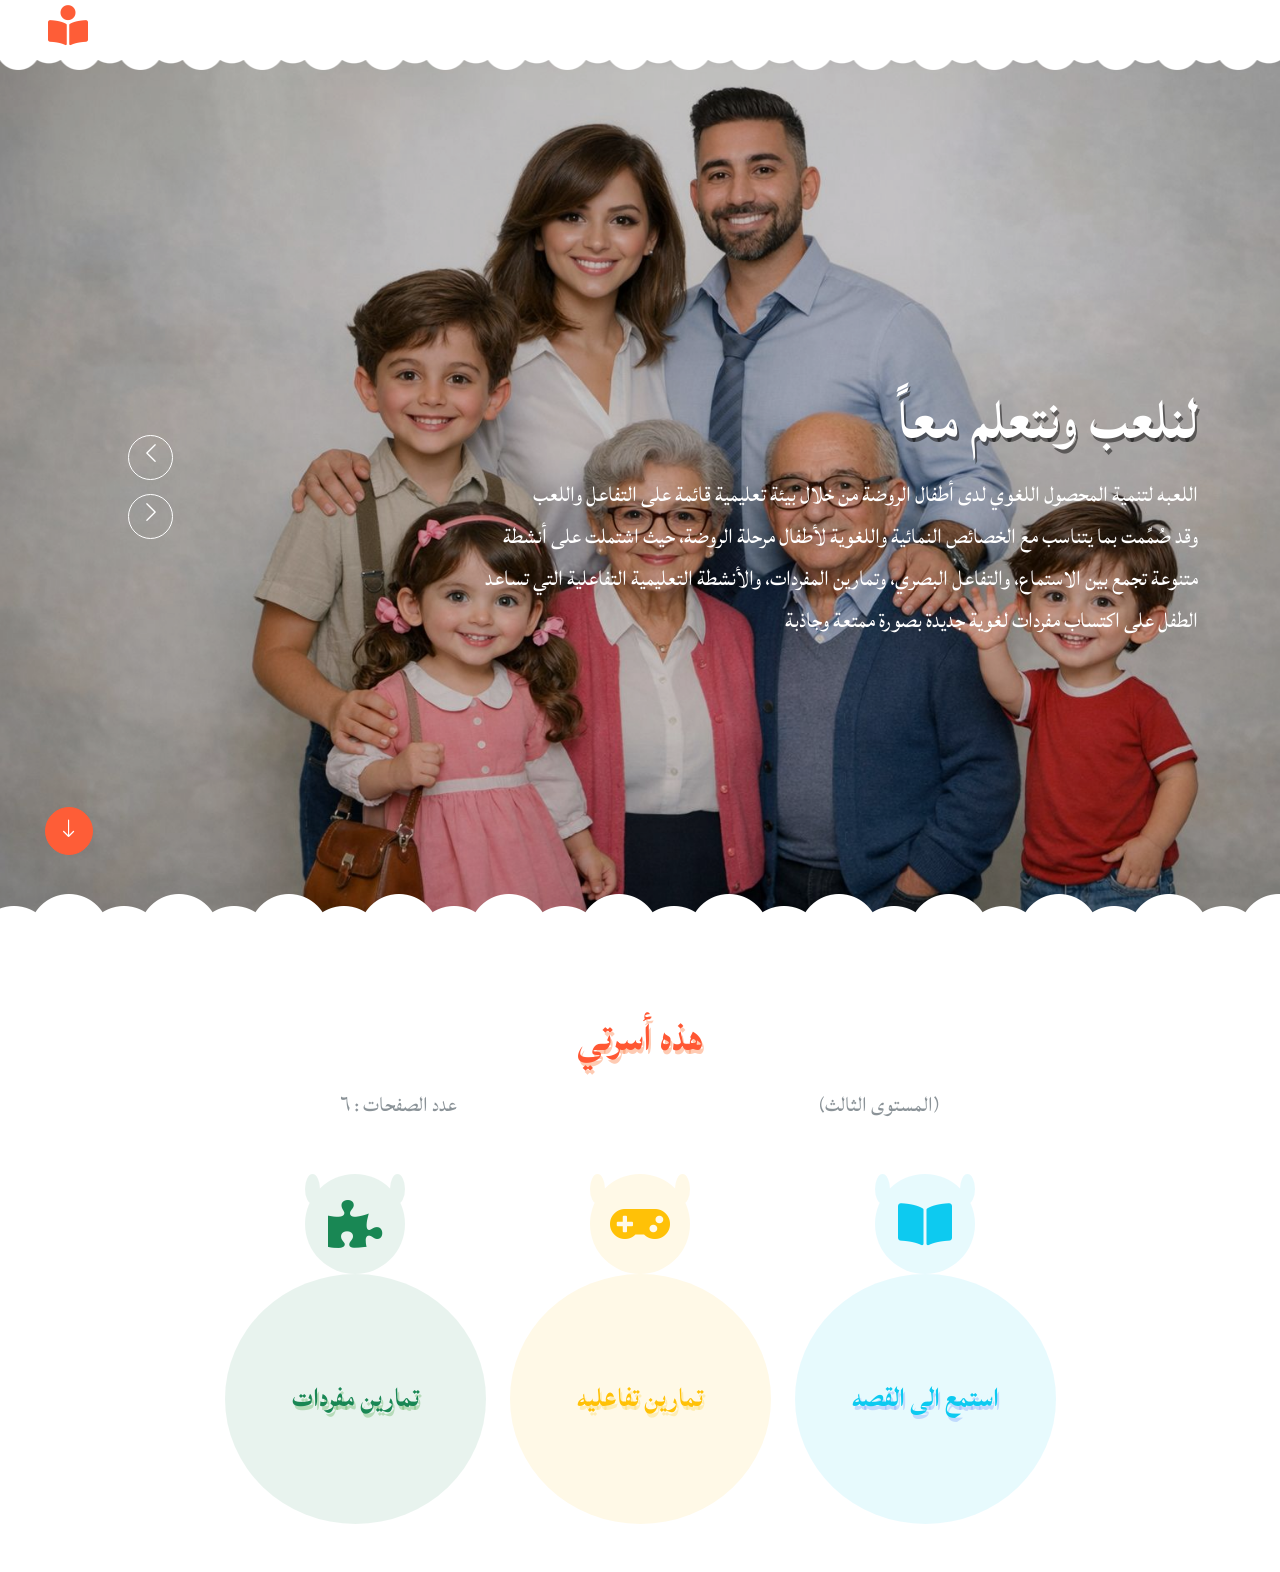
==== index.html @ 9108de1e "Update index.html" ====
<!DOCTYPE html>
<html lang="en">

<head>
    <meta charset="utf-8">
    <title>هذه اسرتي</title>
    <meta content="width=device-width, initial-scale=1.0" name="viewport">
    <meta content="" name="keywords">
    <meta content="" name="description">

    <!-- Favicon -->
    <link href="img/favicon.ico" rel="icon">

    <!-- Google Web Fonts -->
    <link rel="preconnect" href="https://fonts.googleapis.com">
    <link rel="preconnect" href="https://fonts.gstatic.com" crossorigin>
    <link href="https://fonts.googleapis.com/css2?family=Heebo:wght@400;500;600&family=Inter:wght@600&family=Lobster+Two:wght@700&display=swap" rel="stylesheet">
    <link href="https://fonts.googleapis.com/css2?family=Lateef&display=swap" rel="stylesheet">

    <!-- Icon Font Stylesheet -->
    <link href="https://cdnjs.cloudflare.com/ajax/libs/font-awesome/5.10.0/css/all.min.css" rel="stylesheet">
    <link href="https://cdn.jsdelivr.net/npm/bootstrap-icons@1.4.1/font/bootstrap-icons.css" rel="stylesheet">

    <!-- Libraries Stylesheet -->
    <link href="lib/animate/animate.min.css" rel="stylesheet">
    <link href="lib/owlcarousel/assets/owl.carousel.min.css" rel="stylesheet">

    <!-- Customized Bootstrap Stylesheet -->
    <link href="css/bootstrap.min.css" rel="stylesheet">

    <!-- Template Stylesheet -->
    <link href="css/style.css" rel="stylesheet">
    <link href="https://fonts.googleapis.com/css2?family=Aref+Ruqaa:wght@700&display=swap" rel="stylesheet">

</head>

<body>
    <div class="container-xxl bg-white p-0">
        <!-- Spinner Start -->
        <div id="spinner" class="show bg-white position-fixed translate-middle w-100 vh-100 top-50 start-50 d-flex align-items-center justify-content-center">
            <div class="spinner-border text-primary" style="width: 3rem; height: 3rem;" role="status">
                <span class="sr-only">Loading...</span>
            </div>
        </div> 
        <!-- Spinner End -->


        <!-- Navbar Start -->
        <nav class="navbar navbar-expand-lg bg-white navbar-light sticky-top px-4 px-lg-5 py-lg-0">
            <a href="index.html" class="navbar-brand">
                <h1 class="m-0 text-primary"><i class="fa fa-book-reader me-3"></i></h1>
            </a>
            <button type="button" class="navbar-toggler" data-bs-toggle="collapse" data-bs-target="#navbarCollapse">
                <span class="navbar-toggler-icon"></span>
            </button>
            <div class="collapse navbar-collapse" id="navbarCollapse">
                <div class="navbar-nav mx-auto">
                    <div class="nav-item dropdown">
                        <div class="dropdown-menu rounded-0 rounded-bottom border-0 shadow-sm m-0">
                        </div>
                    </div>
                </div>
            </div>
        </nav>
        <!-- Navbar End -->


        <!-- Carousel Start -->
        <div class="container-fluid p-0 mb-5">
            <div class="owl-carousel header-carousel position-relative">
                <div class="owl-carousel-item position-relative">
                    <img class="img-fluid" src="img/myfamily.jpg" alt="">
                    <div class="position-absolute top-0 start-0 w-100 h-100 d-flex align-items-center" style="background: rgba(0, 0, 0, .2);">
                        <div class="container">
                            <div class="row justify-content-end mt-5">
                                <div class="col-10 col-lg-8 text-end">
                                    <h1 class="display-2 text-white animated slideInDown mb-2" style="text-shadow: 2px 4px rgba(0, 0, 0, 0.461);">لنلعب ونتعلم معاً</h1>
                                    <p class="fs-3 fw-medium text-white mb-0 pb-0">اللعبه لتنمية المحصول اللغوي لدى أطفال الروضة من خلال بيئة تعليمية قائمة على التفاعل واللعب  <br>
                                        وقد صُمِّمت بما يتناسب مع الخصائص النمائية واللغوية لأطفال مرحلة الروضة، حيث اشتملت على أنشطة متنوعة تجمع بين الاستماع، والتفاعل البصري، وتمارين المفردات، والأنشطة التعليمية التفاعلية التي تساعد الطفل على اكتساب مفردات لغوية جديدة بصورة ممتعة وجاذبة</p>
                                </div>
                            </div>
                        </div>
                    </div>
                </div>
                <div class="owl-carousel-item position-relative">
                    <img class="img-fluid" src="img/myfamily.jpg" alt="">
                    <div class="position-absolute top-0 start-0 w-100 h-100 d-flex align-items-center" style="background: rgba(0, 0, 0, .2);">
                        <div class="container">
                            <div class="row justify-content-end mt-4">
                                <div class="col-10 col-lg-8 text-end">
                                    <h1 class="display-5 text-white animated slideInDown mb-2" style="text-shadow: 2px 4px rgba(0, 0, 0, 0.461);">وقتك الممتع يبدأ الآن</h1>
                                    <p class="fs-3 fw-medium text-white mb-0 pb-0">إعداد وتصميم : أسيل محمد مشارك الرويلي</p>
                                    <p class="fs-3 fw-medium text-white mb-0 pb-0"> تنفيذ: دانه محمد مشارك الرويلي</p>
                                </div>
                            </div>
                        </div>
                    </div>
                </div>
            </div>
        </div>
        <!-- Carousel End -->
        


        <!-- Facilities Start -->
        <div class="container-xxl py-5">
            <div class="container">
                <div class="text-center mx-auto mb-5 wow fadeInUp" data-wow-delay="0.1s" style="max-width: 600px;">
                    <h1 class="mb-3" style="font-size: 50px; text-shadow: 2px 4px rgba(253, 142, 90, 0.461);">هذه أسرتي </h1>
                    <div class="d-flex justify-content-between" style="font-size: 27px;">
                        <p class="mb-0">عدد الصفحات : ٦</p>
                        <p class="mb-0">(المستوى الثالث)</p>
                    </div>
                </div>
                <div class="row g-4 justify-content-center">
                    
                    <div class="col-lg-3 col-sm-6 wow fadeInUp" data-wow-delay="0.3s">
                        <div class="facility-item">
                            <div class="facility-icon bg-success">
                                <span class="bg-success"></span>
                                <i class="fa fa-puzzle-piece fa-3x text-success"></i>
                                <span class="bg-success"></span>
                            </div>
                            <a href="playground/play.html" class="facility-text bg-success d-block text-decoration-none">
                                <h3 class="text-success mb-0" style="font-size: 35px; text-shadow: 2px 4px rgba(55, 159, 49, 0.281);">تمارين مفردات</h3>
                            </a>

                        </div>
                    </div>
                    <div class="col-lg-3 col-sm-6 wow fadeInUp" data-wow-delay="0.5s">
                        <div class="facility-item">
                            <div class="facility-icon bg-warning">
                                <span class="bg-warning"></span>
                                <i class="fa fa-gamepad fa-3x text-warning"></i>
                                <span class="bg-warning"></span>
                            </div>
                            <a href="healthy-canteen/letters.html" class="facility-text bg-warning d-block text-decoration-none">
                                <h3 class="text-warning mb-3" style="font-size: 35px; text-shadow: 2px 4px rgba(253, 215, 90, 0.358);">تمارين تفاعليه </h3>
                            </a>

                        </div>
                    </div>
                    <div class="col-lg-3 col-sm-6 wow fadeInUp" data-wow-delay="0.7s">
                        <div class="facility-item">
                            <div class="facility-icon bg-info">
                                <span class="bg-info"></span>
                                <i class="fa fa-book-open  fa-3x text-info"></i>
                                <span class="bg-info"></span>
                            </div>
                            <a href="positive-learning/index.html" class="facility-text bg-info d-block text-decoration-none">
                                <h3 class="text-info mb-3" style="font-size: 35px; text-shadow: 2px 4px rgba(76, 121, 255, 0.247);">استمع الى القصه</h3>
                            </a>

                            </a>

                        </div>
                    </div>
                </div>
            </div>
        </div>
        <!-- Facilities End -->

        <!-- Back to bottom -->
        <a href="#bottom" class="btn btn-lg btn-primary btn-lg-square back-to-bottom"><i class="bi bi-arrow-down"></i></a>
    </div>
    <div id="bottom"></div>

    <!-- JavaScript Libraries -->
    <script src="https://code.jquery.com/jquery-3.4.1.min.js"></script>
    <script src="https://cdn.jsdelivr.net/npm/bootstrap@5.0.0/dist/js/bootstrap.bundle.min.js"></script>
    <script src="lib/wow/wow.min.js"></script>
    <script src="lib/easing/easing.min.js"></script>
    <script src="lib/waypoints/waypoints.min.js"></script>
    <script src="lib/owlcarousel/owl.carousel.min.js"></script>

    <!-- Template Javascript -->
    <script src="js/main.js"></script>
</body>

</html>
---- css/style.css ----
/********** Template CSS **********/
:root {
    --primary: #FE5D37;
    --light: #FFF5F3;
    --dark: #103741;
}
body{
    font-family: 'Lateef', serif;
}
.back-to-bottom {
    position: fixed;
    display: none;
    left: 45px;
    bottom: 45px;
    z-index: 99;
}


/*** Spinner ***/
#spinner {
    opacity: 0;
    visibility: hidden;
    transition: opacity .5s ease-out, visibility 0s linear .5s;
    z-index: 99999;
}

#spinner.show {
    transition: opacity .5s ease-out, visibility 0s linear 0s;
    visibility: visible;
    opacity: 1;
}


/*** Button ***/
.btn {
    font-weight: 500;
    transition: .5s;
}

.btn.btn-primary {
    color: #FFFFFF;
}

.btn-square {
    width: 38px;
    height: 38px;
}

.btn-sm-square {
    width: 32px;
    height: 32px;
}

.btn-lg-square {
    width: 48px;
    height: 48px;
}

.btn-square,
.btn-sm-square,
.btn-lg-square {
    padding: 0;
    display: flex;
    align-items: center;
    justify-content: center;
    font-weight: normal;
    border-radius: 50px;
}


/*** Heading ***/
h1,
h2,
h3,
h4,
.h1,
.h2,
.h3,
.h4,
.display-1,
.display-2,
.display-3,
.display-4,
.display-5,
.display-6 {
    font-family: 'Lateef', serif;
    font-weight: 700;
}

h5,
h6,
.h5,
.h6 {
    font-weight: 600;
}

.font-secondary {
    font-family: 'Lateef', serif;
}


/*** Navbar ***/
.navbar .navbar-nav .nav-link {
    padding: 30px 15px;
    color: var(--dark);
    font-weight: 500;
    outline: none;
}

.navbar .navbar-nav .nav-link:hover,
.navbar .navbar-nav .nav-link.active {
    color: var(--primary);
}

.navbar.sticky-top {
    top: -100px;
    transition: .5s;
}

.navbar .dropdown-toggle::after {
    border: none;
    content: "\f107";
    font-family: 'Lateef', serif;
    font-weight: 900;
    vertical-align: middle;
    margin-left: 5px;
    transition: .5s;
}

.navbar .dropdown-toggle[aria-expanded=true]::after {
    transform: rotate(-180deg);
}

@media (max-width: 991.98px) {
    .navbar .navbar-nav .nav-link  {
        margin-right: 0;
        padding: 10px 0;
    }

    .navbar .navbar-nav {
        margin-top: 15px;
        border-top: 1px solid #EEEEEE;
    }
}

@media (min-width: 992px) {
    .navbar .nav-item .dropdown-menu {
        display: block;
        top: calc(100% - 15px);
        margin-top: 0;
        opacity: 0;
        visibility: hidden;
        transition: .5s;
        
    }

    .navbar .nav-item:hover .dropdown-menu {
        top: 100%;
        visibility: visible;
        transition: .5s;
        opacity: 1;
    }
}


/*** Header ***/
.header-carousel::before,
.header-carousel::after,
.page-header::before,
.page-header::after {
    position: absolute;
    content: "";
    width: 100%;
    height: 10px;
    top: 0;
    left: 0;
    background: url(../img/bg-header-top.png) center center repeat-x;
    z-index: 1;
}

.header-carousel::after,
.page-header::after {
    height: 19px;
    top: auto;
    bottom: 0;
    background: url(../img/bg-header-bottom.png) center center repeat-x;
}

@media (max-width: 768px) {
    .header-carousel .owl-carousel-item {
        position: relative;
        min-height: 500px;
    }
    
    .header-carousel .owl-carousel-item img {
        position: absolute;
        width: 100%;
        height: 100%;
        object-fit: cover;
    }

    .header-carousel .owl-carousel-item p {
        font-size: 16px !important;
        font-weight: 400 !important;
    }

    .header-carousel .owl-carousel-item h1 {
        font-size: 30px;
        font-weight: 600;
    }
}

.header-carousel .owl-nav {
    position: absolute;
    top: 50%;
    left: 10%;
    transform: translateY(-50%);
    display: flex;
    flex-direction: column;
}

.header-carousel .owl-nav .owl-prev,
.header-carousel .owl-nav .owl-next {
    margin: 7px 0;
    width: 45px;
    height: 45px;
    display: flex;
    align-items: center;
    justify-content: center;
    color: #FFFFFF;
    background: transparent;
    border: 1px solid #FFFFFF;
    border-radius: 45px;
    font-size: 22px;
    transition: .5s;
}

.header-carousel .owl-nav .owl-prev:hover,
.header-carousel .owl-nav .owl-next:hover {
    background: var(--primary);
    border-color: var(--primary);
}

.page-header {
    background: linear-gradient(rgba(0, 0, 0, .2), rgba(0, 0, 0, .2)), url(../img/carousel-1.jpg) center center no-repeat;
    background-size: cover;
}

.breadcrumb-item + .breadcrumb-item::before {
    color: rgba(255, 255, 255, .5);
}


/*** Facility ***/
.facility-item .facility-icon {
    position: relative;
    margin: 0 auto;
    width: 100px;
    height: 100px;
    border-radius: 100px;
    display: flex;
    align-items: center;
    justify-content: center;
}

.facility-item .facility-icon::before {
    position: absolute;
    content: "";
    width: 100%;
    height: 100%;
    top: 0;
    left: 0;
    background: rgba(255, 255, 255, .9);
    transition: .5s;
    z-index: 1;
}

.facility-item .facility-icon span {
    position: absolute;
    content: "";
    width: 15px;
    height: 30px;
    top: 0;
    left: 0;
    border-radius: 50%;
}

.facility-item .facility-icon span:last-child {
    left: auto;
    right: 0;
}

.facility-item .facility-icon i {
    position: relative;
    z-index: 2;
}

.facility-item .facility-text {
    position: relative;
    min-height: 250px;
    padding: 30px;
    border-radius: 100%;
    display: flex;
    text-align: center;
    justify-content: center;
    flex-direction: column;
}

.facility-item .facility-text::before {
    position: absolute;
    content: "";
    width: 100%;
    height: 100%;
    top: 0;
    left: 0;
    background: rgba(255, 255, 255, .9);
    transition: .5s;
    z-index: 1;
}

.facility-item .facility-text * {
    position: relative;
    z-index: 2;
}

.facility-item:hover .facility-icon::before,
.facility-item:hover .facility-text::before {
    background: transparent;
}

.facility-item * {
    transition: .5s;
}

.facility-item:hover * {
    color: #FFFFFF !important;
}


/*** About ***/
.about-img img {
    transition: .5s;
}

.about-img img:hover {
    background: var(--primary) !important;
}


/*** Classes ***/
.classes-item {
    transition: .5s;
}

.classes-item:hover {
    margin-top: -10px;
}


/*** Team ***/
.team-item .team-text {
    position: absolute;
    width: 250px;
    height: 250px;
    bottom: 0;
    right: 0;
    display: flex;
    align-items: center;
    justify-content: center;
    flex-direction: column;
    background: #FFFFFF;
    border: 17px solid var(--light);
    border-radius: 250px;
    transition: .5s;
}

.team-item:hover .team-text {
    border-color: var(--primary);
}


/*** Testimonial ***/
.testimonial-carousel {
    padding-left: 1.5rem;
    padding-right: 1.5rem;
}

@media (min-width: 576px) {
    .testimonial-carousel {
        padding-left: 4rem;
        padding-right: 4rem;
    }
}

.testimonial-carousel .testimonial-item .border {
    border: 1px dashed rgba(0, 185, 142, .3) !important;
}

.testimonial-carousel .owl-nav {
    position: absolute;
    width: 100%;
    height: 45px;
    top: 50%;
    left: 0;
    transform: translateY(-50%);
    display: flex;
    justify-content: space-between;
    z-index: 1;
}

.testimonial-carousel .owl-nav .owl-prev,
.testimonial-carousel .owl-nav .owl-next {
    position: relative;
    width: 45px;
    height: 45px;
    display: flex;
    align-items: center;
    justify-content: center;
    color: #FFFFFF;
    background: var(--primary);
    border-radius: 45px;
    font-size: 20px;
    transition: .5s;
}

.testimonial-carousel .owl-nav .owl-prev:hover,
.testimonial-carousel .owl-nav .owl-next:hover {
    background: var(--dark);
}


/*** Footer ***/
.footer .btn.btn-social {
    margin-right: 5px;
    width: 45px;
    height: 45px;
    display: flex;
    align-items: center;
    justify-content: center;
    color: #FFFFFF;
    border: 1px solid rgba(255,255,255,0.5);
    border-radius: 45px;
    transition: .3s;
}

.footer .btn.btn-social:hover {
    border-color: var(--primary);
    background: var(--primary);
}

.footer .btn.btn-link {
    display: block;
    margin-bottom: 5px;
    padding: 0;
    text-align: left;
    font-size: 16px;
    font-weight: normal;
    text-transform: capitalize;
    transition: .3s;
}

.footer .btn.btn-link::before {
    position: relative;
    content: "\f105";
    font-family: 'Lateef', serif;
    font-weight: 900;
    margin-right: 10px;
}

.footer .btn.btn-link:hover {
    color: var(--primary) !important;
    letter-spacing: 1px;
    box-shadow: none;
}

.footer .form-control {
    border-color: rgba(255,255,255,0.5);
}

.footer .copyright {
    padding: 25px 0;
    font-size: 15px;
    border-top: 1px solid rgba(256, 256, 256, .1);
}

.footer .copyright a {
    color: #FFFFFF;
}

.footer .footer-menu a {
    margin-right: 15px;
    padding-right: 15px;
    border-right: 1px solid rgba(255, 255, 255, .1);
}

.footer .copyright a:hover,
.footer .footer-menu a:hover {
    color: var(--primary) !important;
}

.footer .footer-menu a:last-child {
    margin-right: 0;
    padding-right: 0;
    border-right: none;
}

.facility-text {
    font-family: 'Lateef', serif;
    min-height: 120px;
    display: flex !important;
    align-items: center !important;
    justify-content: center !important;
    text-align: center;
}

.facility-text h3 {
    margin: 0 !important;
}
.facility-text,
.facility-text h3 {
    font-family: 'Lateef', serif;
}
.text-center h1,
.text-center p {
    font-family: 'Lateef', serif;
}
.text-center h1 {
    color: #FF5733;  /* غيّري الكود اللوني لأي لون تحبيه */
    font-family: 'Lateef', serif;
}

.text-center p {
    color: #8b9398;  /* لون الفقرة */
    font-family: 'Lateef', serif;
}
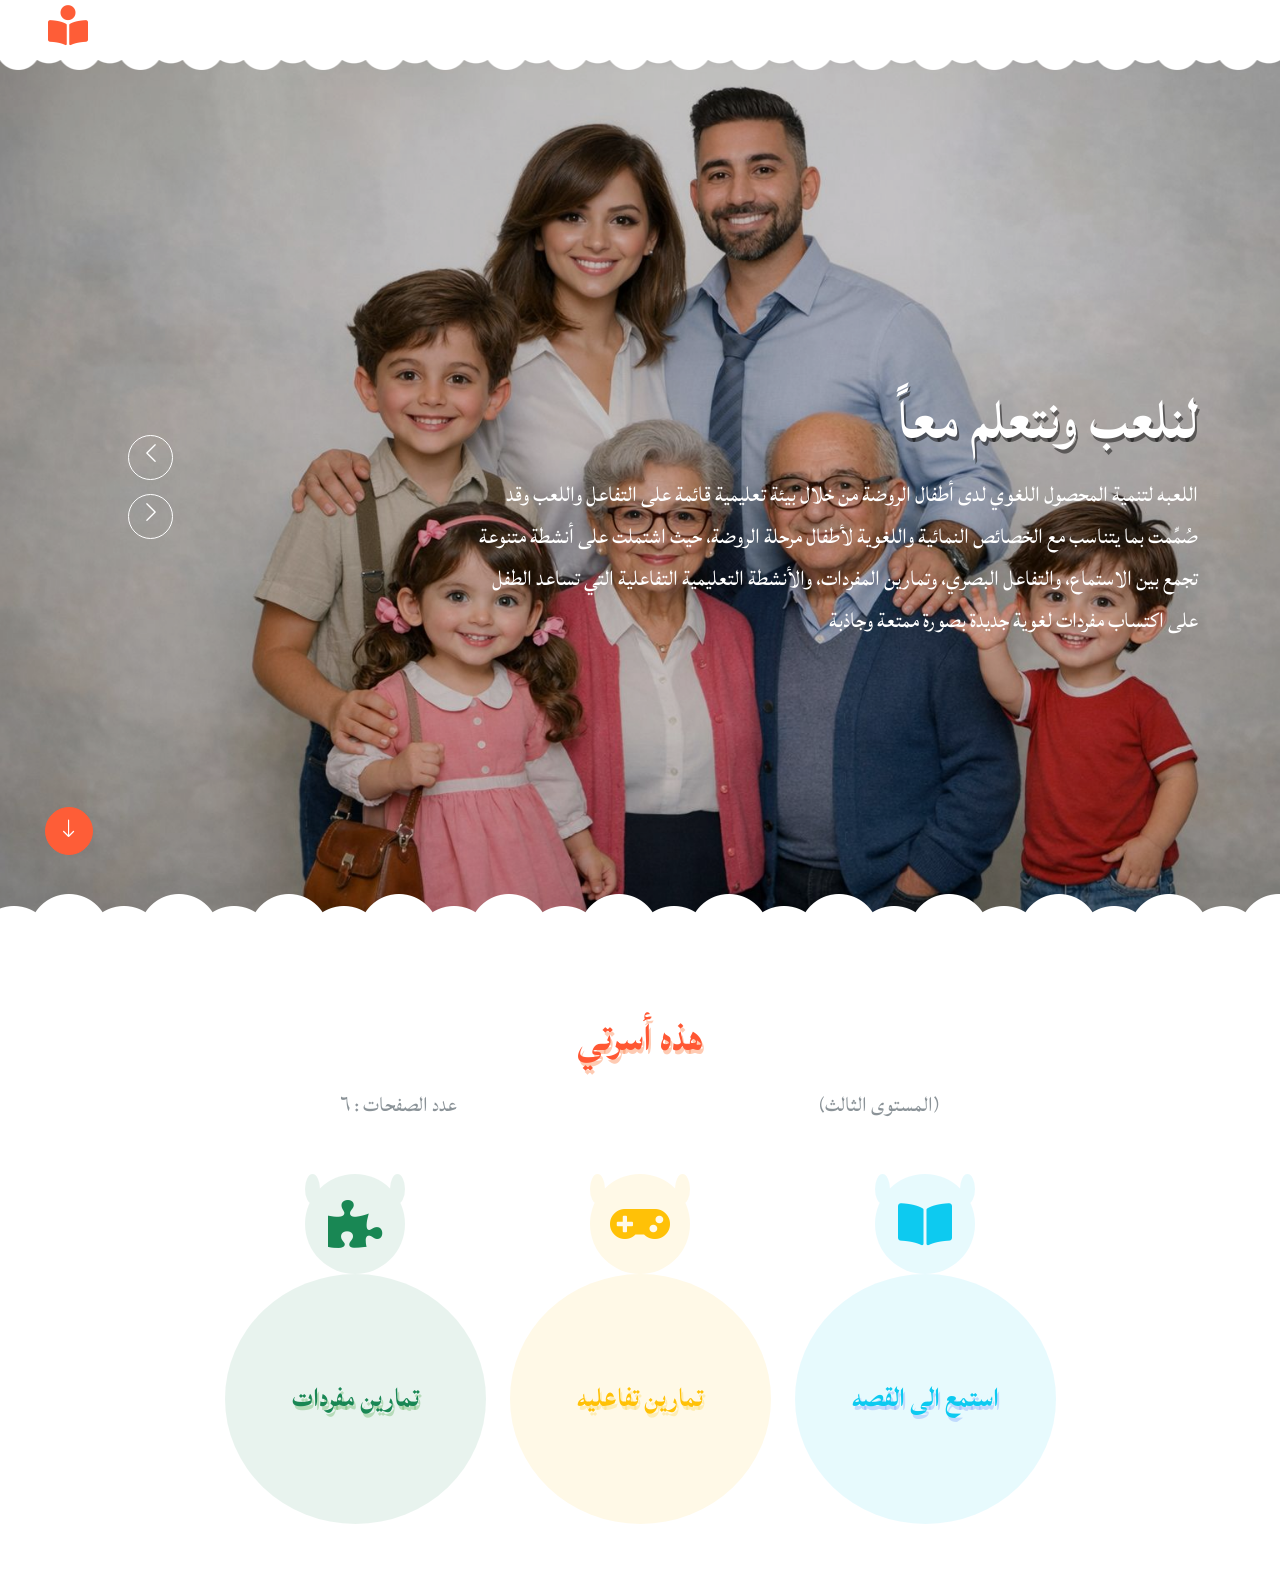
==== commit 9eaea3b8: "Update index.html" ====
--- a/index.html
+++ b/index.html
@@ -75,7 +75,7 @@
                             <div class="row justify-content-end mt-5">
                                 <div class="col-10 col-lg-8 text-end">
                                     <h1 class="display-2 text-white animated slideInDown mb-2" style="text-shadow: 2px 4px rgba(0, 0, 0, 0.461);">لنلعب ونتعلم معاً</h1>
-                                    <p class="fs-3 fw-medium text-white mb-0 pb-0">اللعبه لتنمية المحصول اللغوي لدى أطفال الروضة من خلال بيئة تعليمية قائمة على التفاعل واللعب  <br>
+                                    <p class="fs-3 fw-medium text-white mb-0 pb-0">اللعبه لتنمية المحصول اللغوي لدى أطفال الروضة من خلال بيئة تعليمية قائمة على التفاعل واللعب
                                         وقد صُمِّمت بما يتناسب مع الخصائص النمائية واللغوية لأطفال مرحلة الروضة، حيث اشتملت على أنشطة متنوعة تجمع بين الاستماع، والتفاعل البصري، وتمارين المفردات، والأنشطة التعليمية التفاعلية التي تساعد الطفل على اكتساب مفردات لغوية جديدة بصورة ممتعة وجاذبة</p>
                                 </div>
                             </div>
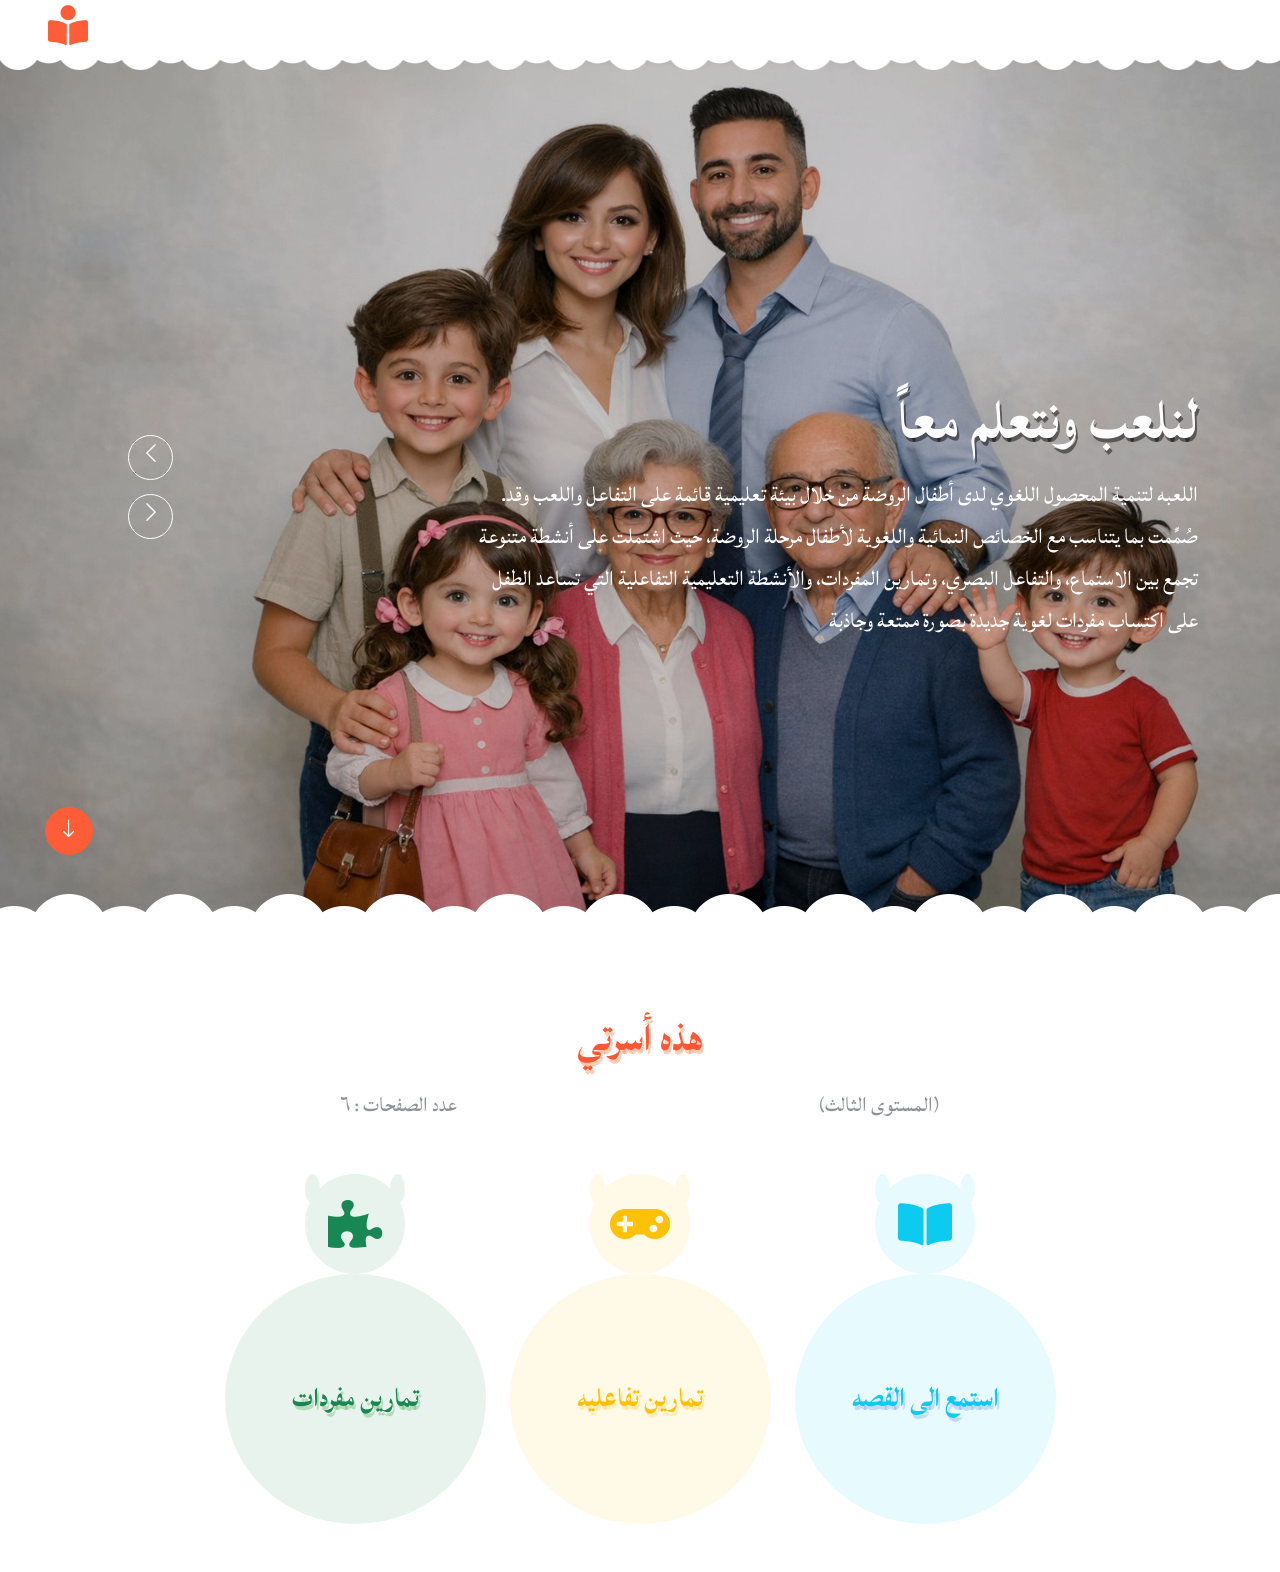
==== commit 9f21efc2: "Update index.html" ====
--- a/index.html
+++ b/index.html
@@ -75,7 +75,7 @@
                             <div class="row justify-content-end mt-5">
                                 <div class="col-10 col-lg-8 text-end">
                                     <h1 class="display-2 text-white animated slideInDown mb-2" style="text-shadow: 2px 4px rgba(0, 0, 0, 0.461);">لنلعب ونتعلم معاً</h1>
-                                    <p class="fs-3 fw-medium text-white mb-0 pb-0">اللعبه لتنمية المحصول اللغوي لدى أطفال الروضة من خلال بيئة تعليمية قائمة على التفاعل واللعب
+                                    <p class="fs-3 fw-medium text-white mb-0 pb-0">.اللعبه لتنمية المحصول اللغوي لدى أطفال الروضة من خلال بيئة تعليمية قائمة على التفاعل واللعب
                                         وقد صُمِّمت بما يتناسب مع الخصائص النمائية واللغوية لأطفال مرحلة الروضة، حيث اشتملت على أنشطة متنوعة تجمع بين الاستماع، والتفاعل البصري، وتمارين المفردات، والأنشطة التعليمية التفاعلية التي تساعد الطفل على اكتساب مفردات لغوية جديدة بصورة ممتعة وجاذبة</p>
                                 </div>
                             </div>
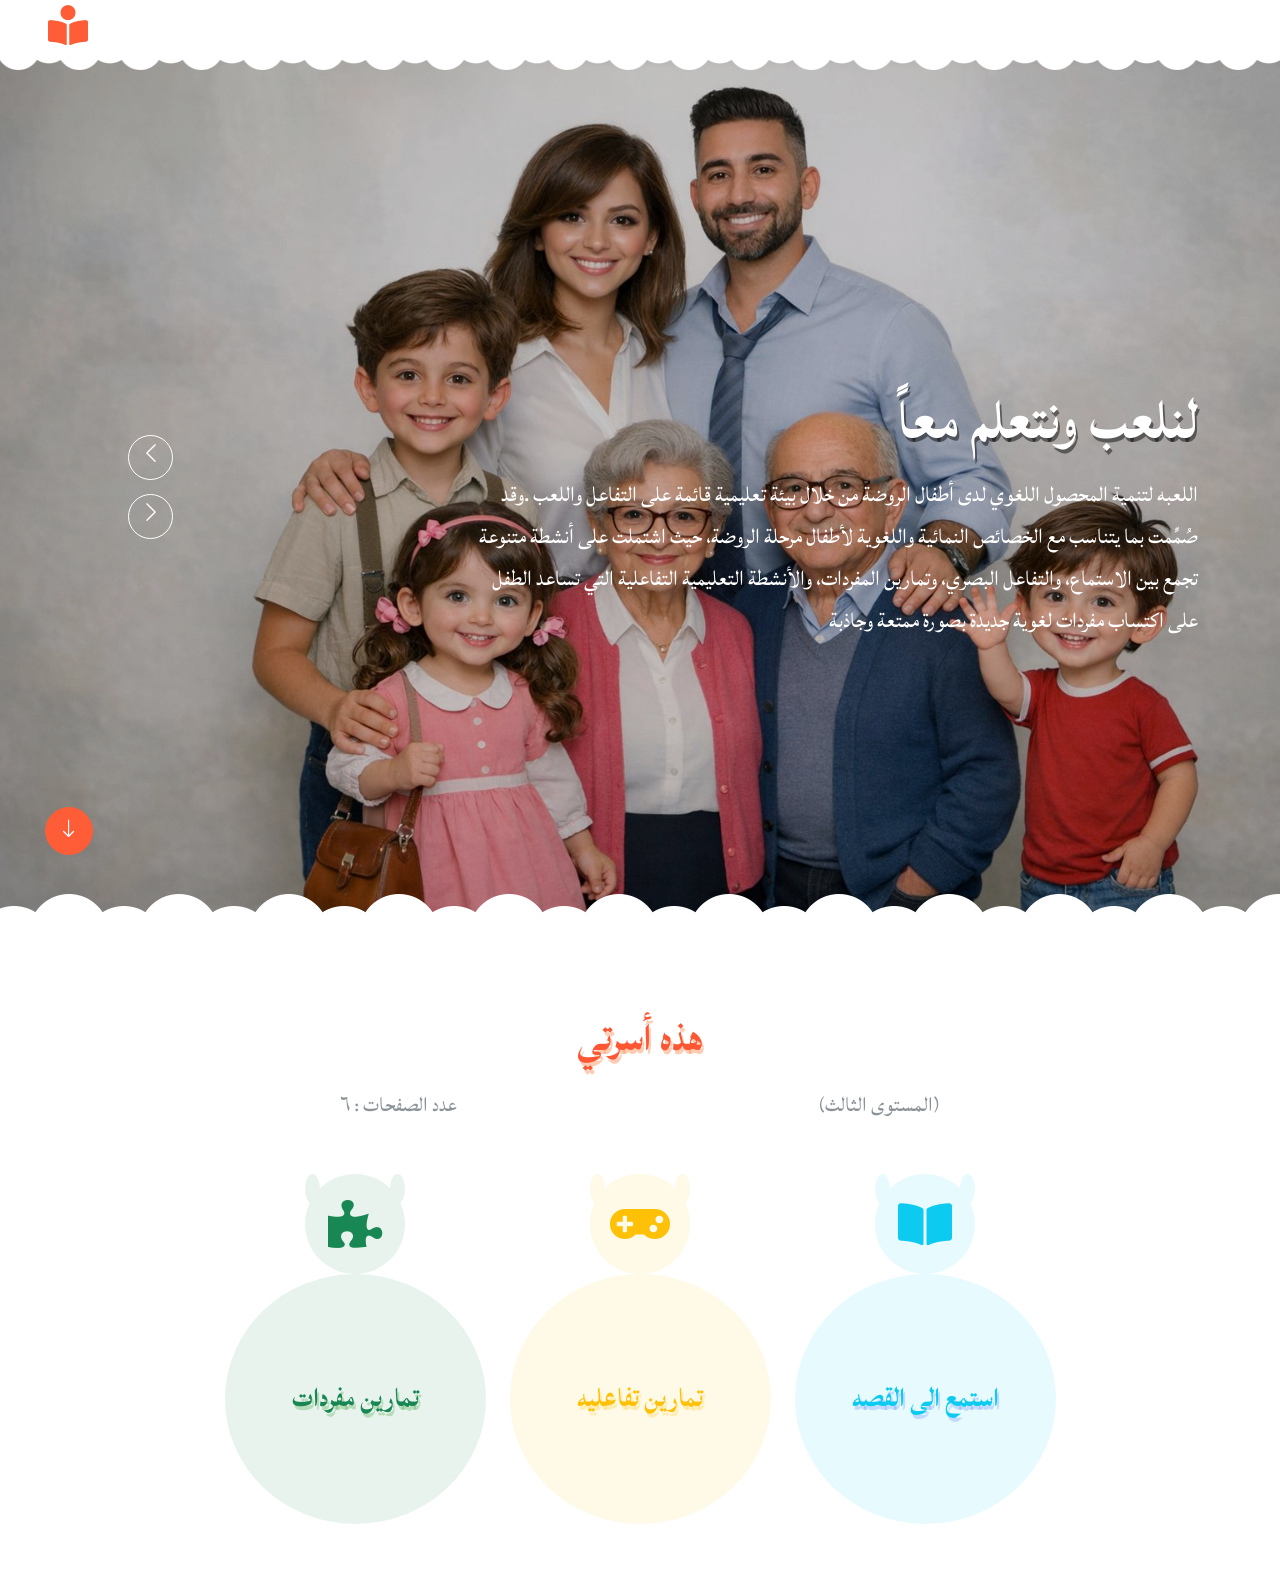
==== commit 47103284: "Update index.html" ====
--- a/index.html
+++ b/index.html
@@ -75,8 +75,8 @@
                             <div class="row justify-content-end mt-5">
                                 <div class="col-10 col-lg-8 text-end">
                                     <h1 class="display-2 text-white animated slideInDown mb-2" style="text-shadow: 2px 4px rgba(0, 0, 0, 0.461);">لنلعب ونتعلم معاً</h1>
-                                    <p class="fs-3 fw-medium text-white mb-0 pb-0">.اللعبه لتنمية المحصول اللغوي لدى أطفال الروضة من خلال بيئة تعليمية قائمة على التفاعل واللعب
-                                        وقد صُمِّمت بما يتناسب مع الخصائص النمائية واللغوية لأطفال مرحلة الروضة، حيث اشتملت على أنشطة متنوعة تجمع بين الاستماع، والتفاعل البصري، وتمارين المفردات، والأنشطة التعليمية التفاعلية التي تساعد الطفل على اكتساب مفردات لغوية جديدة بصورة ممتعة وجاذبة</p>
+                                    <p class="fs-3 fw-medium text-white mb-0 pb-0">اللعبه لتنمية المحصول اللغوي لدى أطفال الروضة من خلال بيئة تعليمية قائمة على التفاعل واللعب
+                                        .وقد صُمِّمت بما يتناسب مع الخصائص النمائية واللغوية لأطفال مرحلة الروضة، حيث اشتملت على أنشطة متنوعة تجمع بين الاستماع، والتفاعل البصري، وتمارين المفردات، والأنشطة التعليمية التفاعلية التي تساعد الطفل على اكتساب مفردات لغوية جديدة بصورة ممتعة وجاذبة</p>
                                 </div>
                             </div>
                         </div>
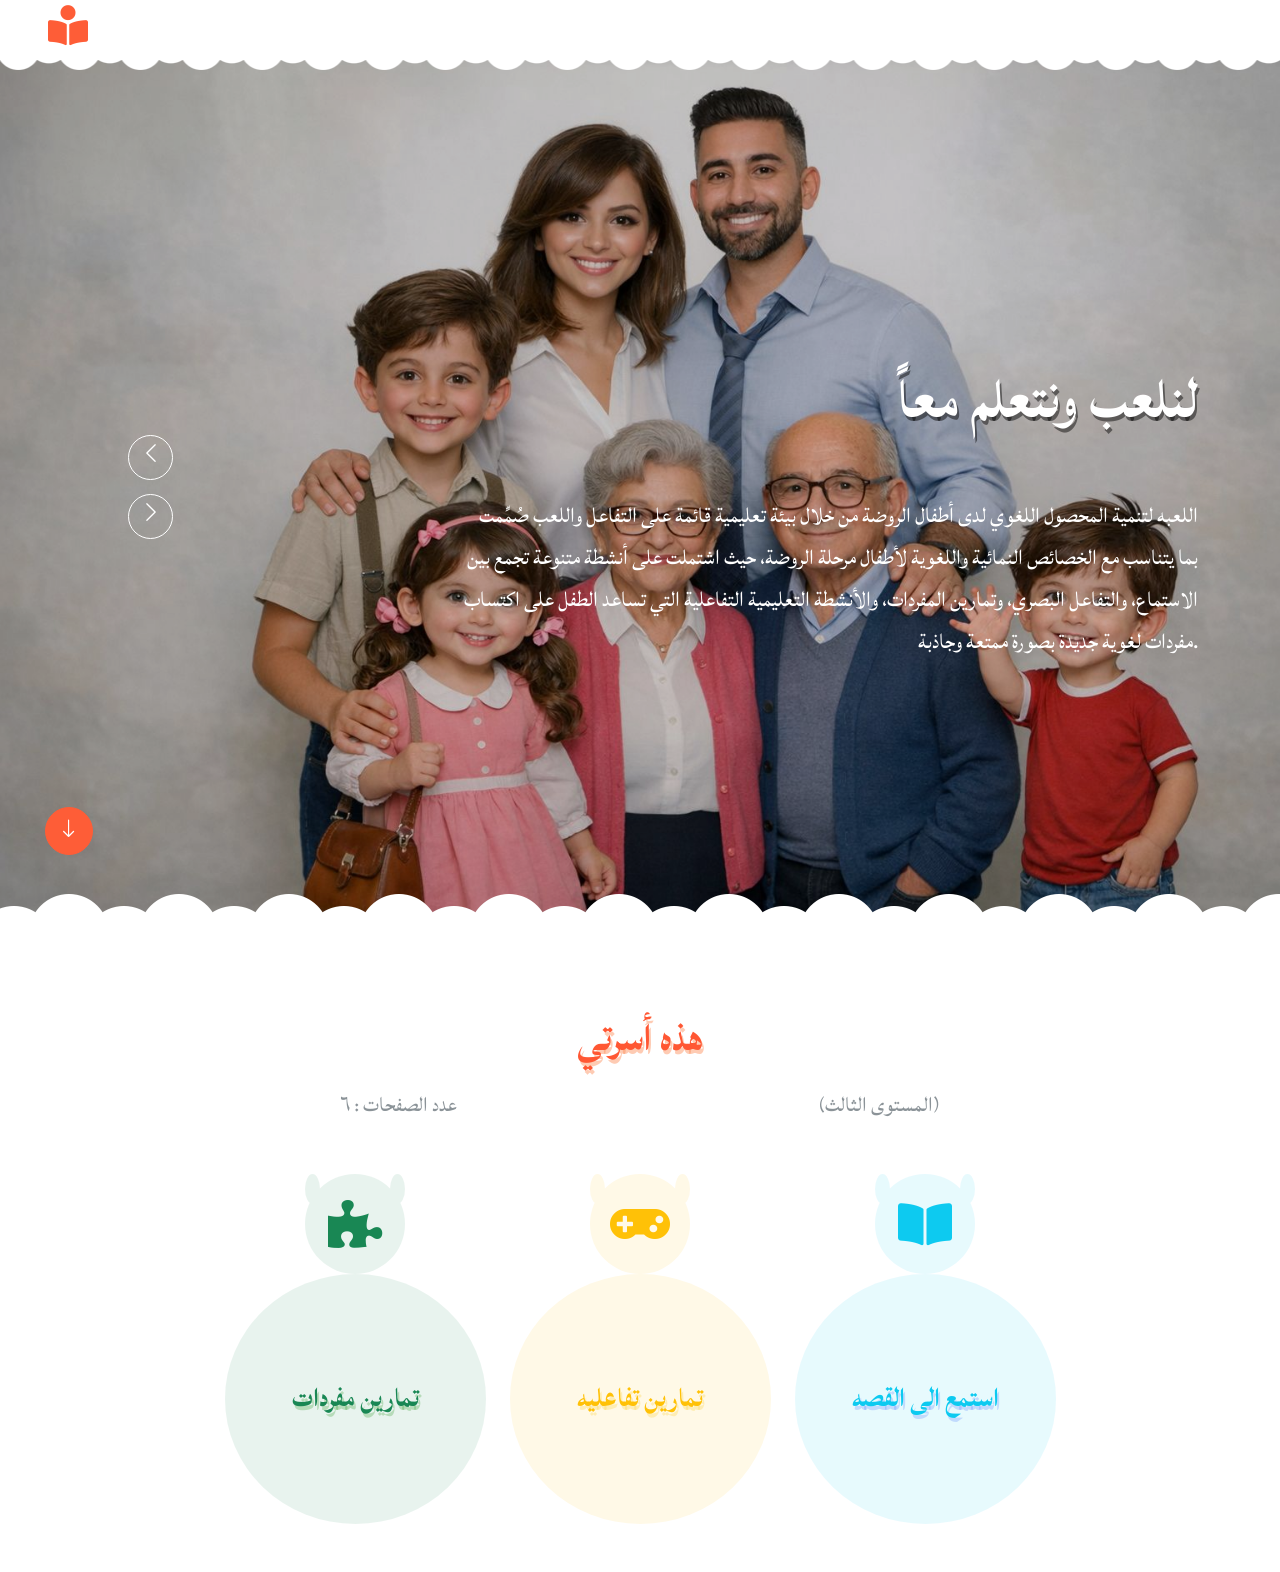
==== commit d8a26caf: "Update index.html" ====
--- a/index.html
+++ b/index.html
@@ -75,8 +75,8 @@
                             <div class="row justify-content-end mt-5">
                                 <div class="col-10 col-lg-8 text-end">
                                     <h1 class="display-2 text-white animated slideInDown mb-2" style="text-shadow: 2px 4px rgba(0, 0, 0, 0.461);">لنلعب ونتعلم معاً</h1>
-                                    <p class="fs-3 fw-medium text-white mb-0 pb-0">اللعبه لتنمية المحصول اللغوي لدى أطفال الروضة من خلال بيئة تعليمية قائمة على التفاعل واللعب
-                                        .وقد صُمِّمت بما يتناسب مع الخصائص النمائية واللغوية لأطفال مرحلة الروضة، حيث اشتملت على أنشطة متنوعة تجمع بين الاستماع، والتفاعل البصري، وتمارين المفردات، والأنشطة التعليمية التفاعلية التي تساعد الطفل على اكتساب مفردات لغوية جديدة بصورة ممتعة وجاذبة</p>
+                                    <p class="fs-3 fw-medium text-white mb-0 pb-0"> <br> اللعبه لتنمية المحصول اللغوي لدى أطفال الروضة من خلال بيئة تعليمية قائمة على التفاعل واللعب
+                                         صُمِّمت بما يتناسب مع الخصائص النمائية واللغوية لأطفال مرحلة الروضة، حيث اشتملت على أنشطة متنوعة تجمع بين الاستماع، والتفاعل البصري، وتمارين المفردات، والأنشطة التعليمية التفاعلية التي تساعد الطفل على اكتساب مفردات لغوية جديدة بصورة ممتعة وجاذبة.</p>
                                 </div>
                             </div>
                         </div>
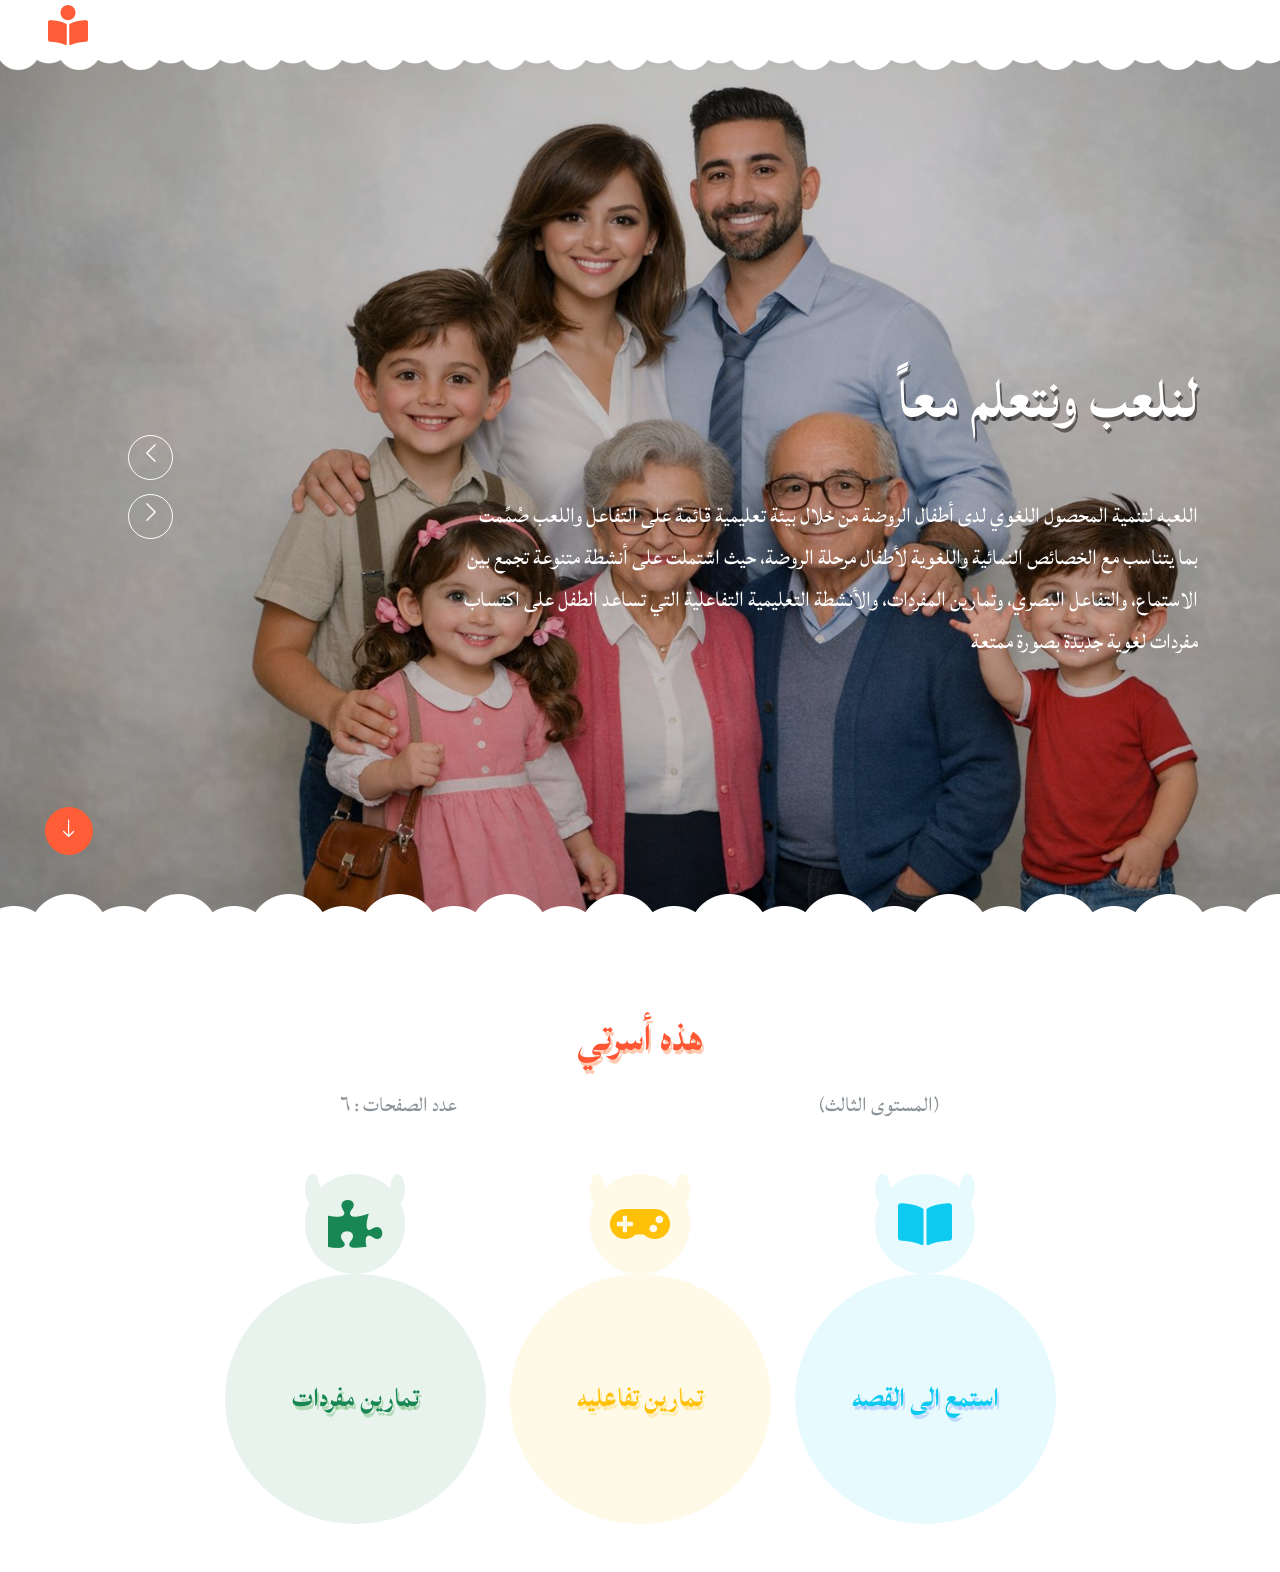
==== commit 80f1480b: "Update index.html" ====
--- a/index.html
+++ b/index.html
@@ -76,7 +76,7 @@
                                 <div class="col-10 col-lg-8 text-end">
                                     <h1 class="display-2 text-white animated slideInDown mb-2" style="text-shadow: 2px 4px rgba(0, 0, 0, 0.461);">لنلعب ونتعلم معاً</h1>
                                     <p class="fs-3 fw-medium text-white mb-0 pb-0"> <br> اللعبه لتنمية المحصول اللغوي لدى أطفال الروضة من خلال بيئة تعليمية قائمة على التفاعل واللعب
-                                         صُمِّمت بما يتناسب مع الخصائص النمائية واللغوية لأطفال مرحلة الروضة، حيث اشتملت على أنشطة متنوعة تجمع بين الاستماع، والتفاعل البصري، وتمارين المفردات، والأنشطة التعليمية التفاعلية التي تساعد الطفل على اكتساب مفردات لغوية جديدة بصورة ممتعة وجاذبة.</p>
+                                         صُمِّمت بما يتناسب مع الخصائص النمائية واللغوية لأطفال مرحلة الروضة، حيث اشتملت على أنشطة متنوعة تجمع بين الاستماع، والتفاعل البصري، وتمارين المفردات، والأنشطة التعليمية التفاعلية التي تساعد الطفل على اكتساب مفردات لغوية جديدة بصورة ممتعة </p>
                                 </div>
                             </div>
                         </div>
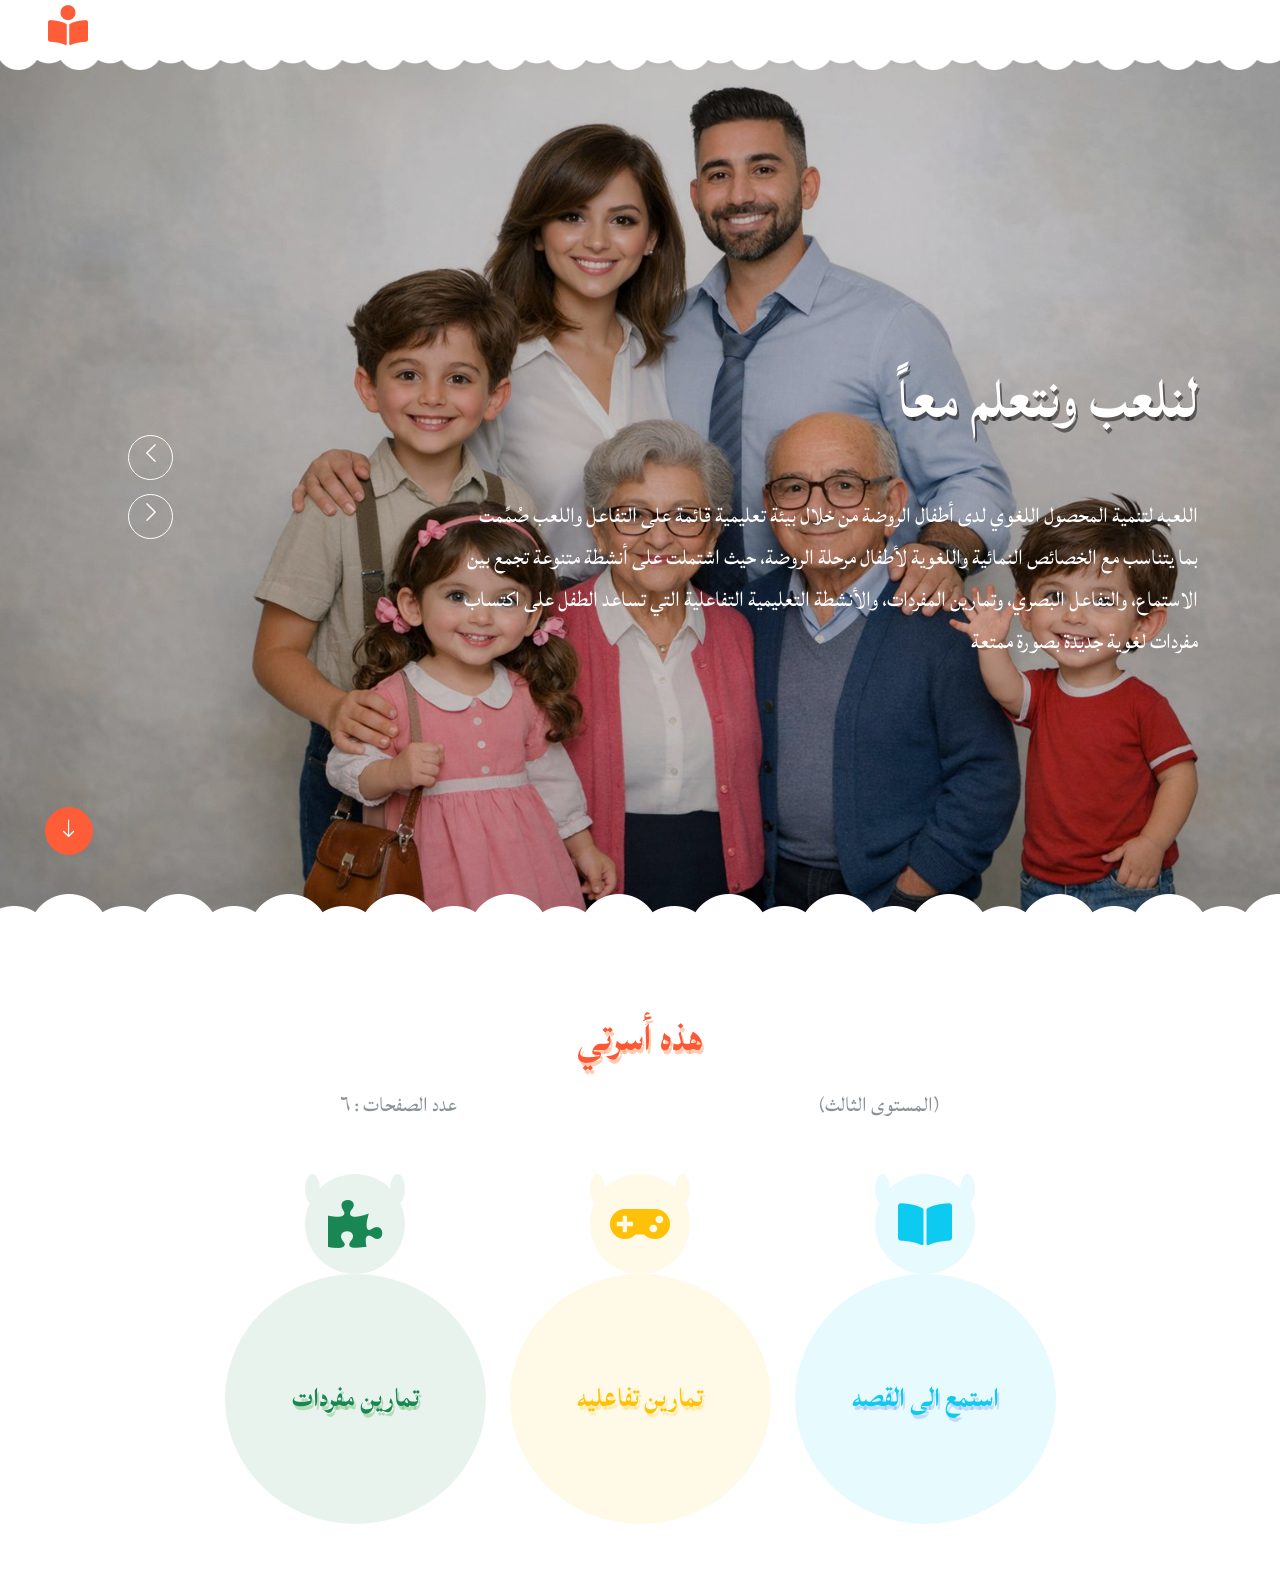
==== commit f6839ee0: "Update index.html" ====
--- a/index.html
+++ b/index.html
@@ -76,7 +76,7 @@
                                 <div class="col-10 col-lg-8 text-end">
                                     <h1 class="display-2 text-white animated slideInDown mb-2" style="text-shadow: 2px 4px rgba(0, 0, 0, 0.461);">لنلعب ونتعلم معاً</h1>
                                     <p class="fs-3 fw-medium text-white mb-0 pb-0"> <br> اللعبه لتنمية المحصول اللغوي لدى أطفال الروضة من خلال بيئة تعليمية قائمة على التفاعل واللعب
-                                         صُمِّمت بما يتناسب مع الخصائص النمائية واللغوية لأطفال مرحلة الروضة، حيث اشتملت على أنشطة متنوعة تجمع بين الاستماع، والتفاعل البصري، وتمارين المفردات، والأنشطة التعليمية التفاعلية التي تساعد الطفل على اكتساب مفردات لغوية جديدة بصورة ممتعة </p>
+                                     صُمِّمت بما يتناسب مع الخصائص النمائية واللغوية لأطفال مرحلة الروضة، حيث اشتملت على أنشطة متنوعة تجمع بين الاستماع، والتفاعل البصري، وتمارين المفردات، والأنشطة التعليمية التفاعلية التي تساعد الطفل على اكتساب مفردات لغوية جديدة بصورة ممتعة </p>
                                 </div>
                             </div>
                         </div>
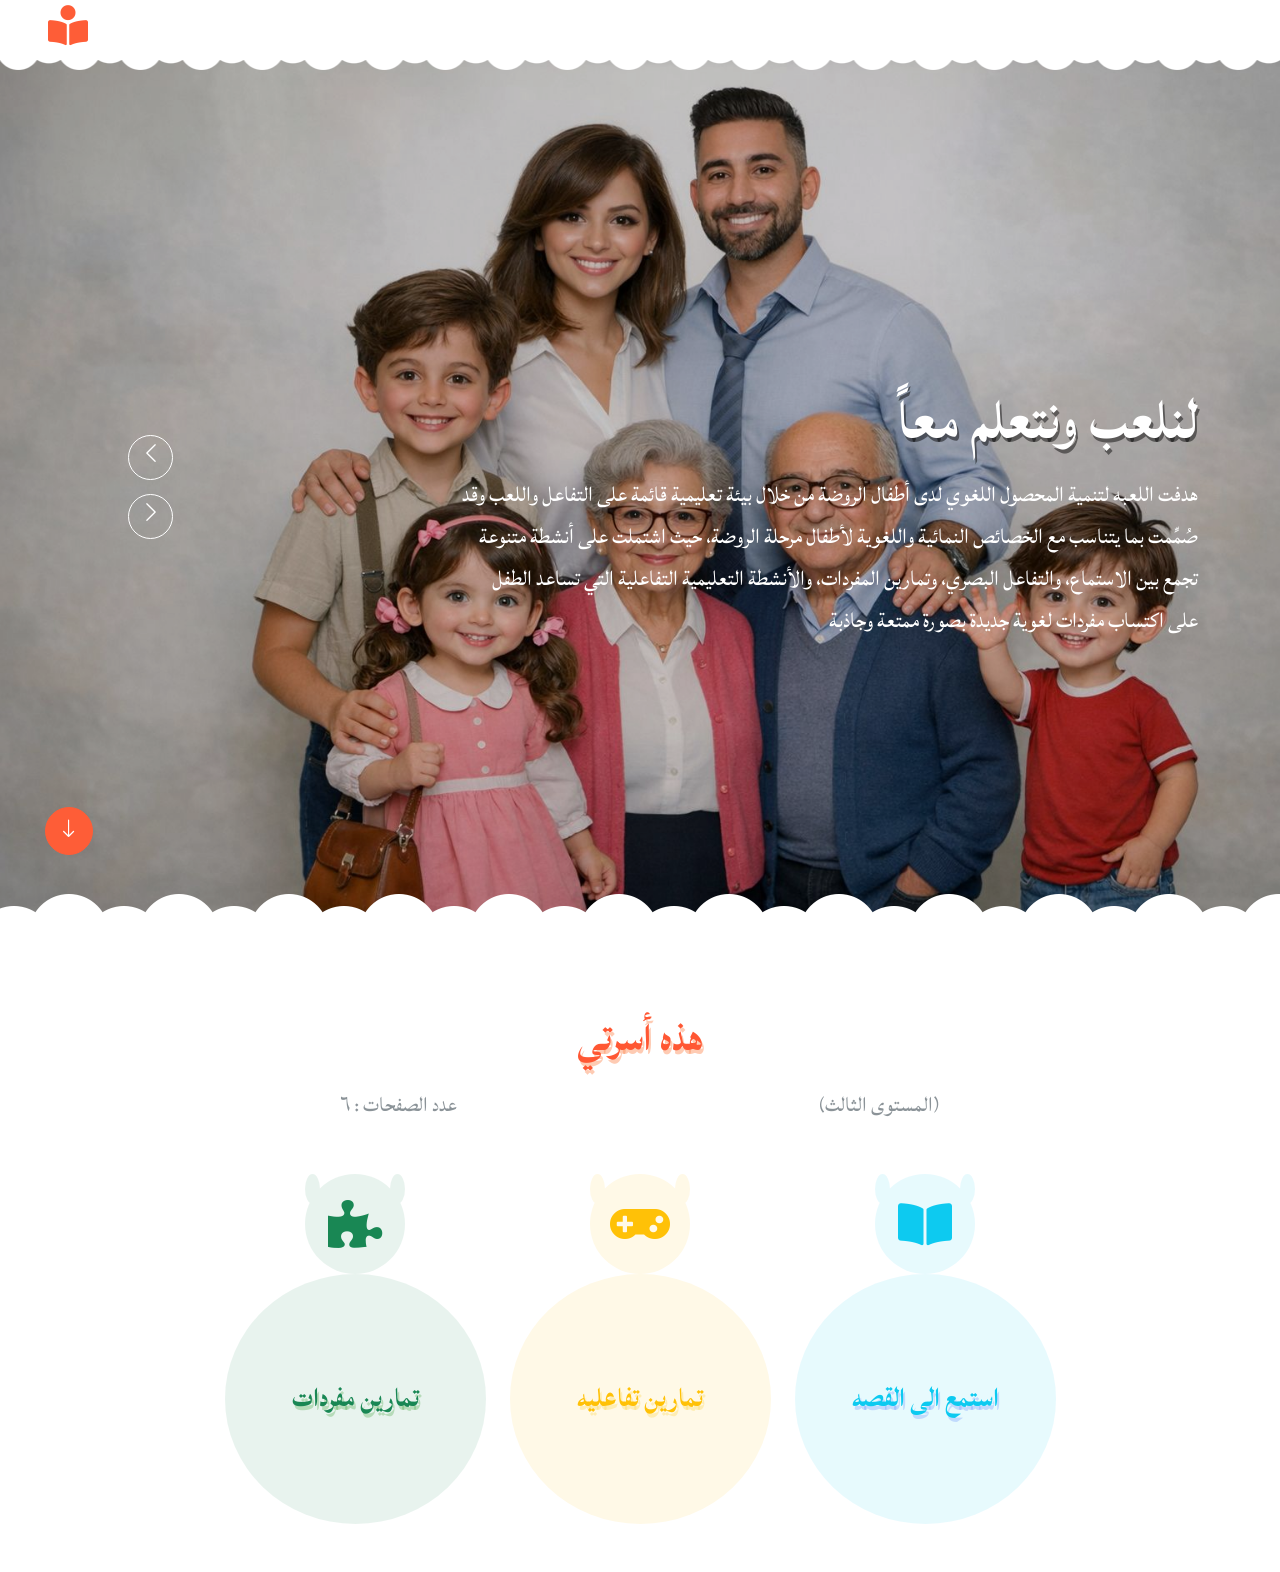
==== commit 997e3100: "Update index.html" ====
--- a/index.html
+++ b/index.html
@@ -75,8 +75,7 @@
                             <div class="row justify-content-end mt-5">
                                 <div class="col-10 col-lg-8 text-end">
                                     <h1 class="display-2 text-white animated slideInDown mb-2" style="text-shadow: 2px 4px rgba(0, 0, 0, 0.461);">لنلعب ونتعلم معاً</h1>
-                                    <p class="fs-3 fw-medium text-white mb-0 pb-0"> <br> اللعبه لتنمية المحصول اللغوي لدى أطفال الروضة من خلال بيئة تعليمية قائمة على التفاعل واللعب
-                                     صُمِّمت بما يتناسب مع الخصائص النمائية واللغوية لأطفال مرحلة الروضة، حيث اشتملت على أنشطة متنوعة تجمع بين الاستماع، والتفاعل البصري، وتمارين المفردات، والأنشطة التعليمية التفاعلية التي تساعد الطفل على اكتساب مفردات لغوية جديدة بصورة ممتعة </p>
+                                    <p class="fs-3 fw-medium text-white mb-0 pb-0"> هدفت اللعبه لتنمية المحصول اللغوي لدى أطفال الروضة من خلال بيئة تعليمية قائمة على التفاعل واللعب وقد صُمِّمت بما يتناسب مع الخصائص النمائية واللغوية لأطفال مرحلة الروضة، حيث اشتملت على أنشطة متنوعة تجمع بين الاستماع، والتفاعل البصري، وتمارين المفردات، والأنشطة التعليمية التفاعلية التي تساعد الطفل على اكتساب مفردات لغوية جديدة بصورة ممتعة وجاذبة </p>
                                 </div>
                             </div>
                         </div>
